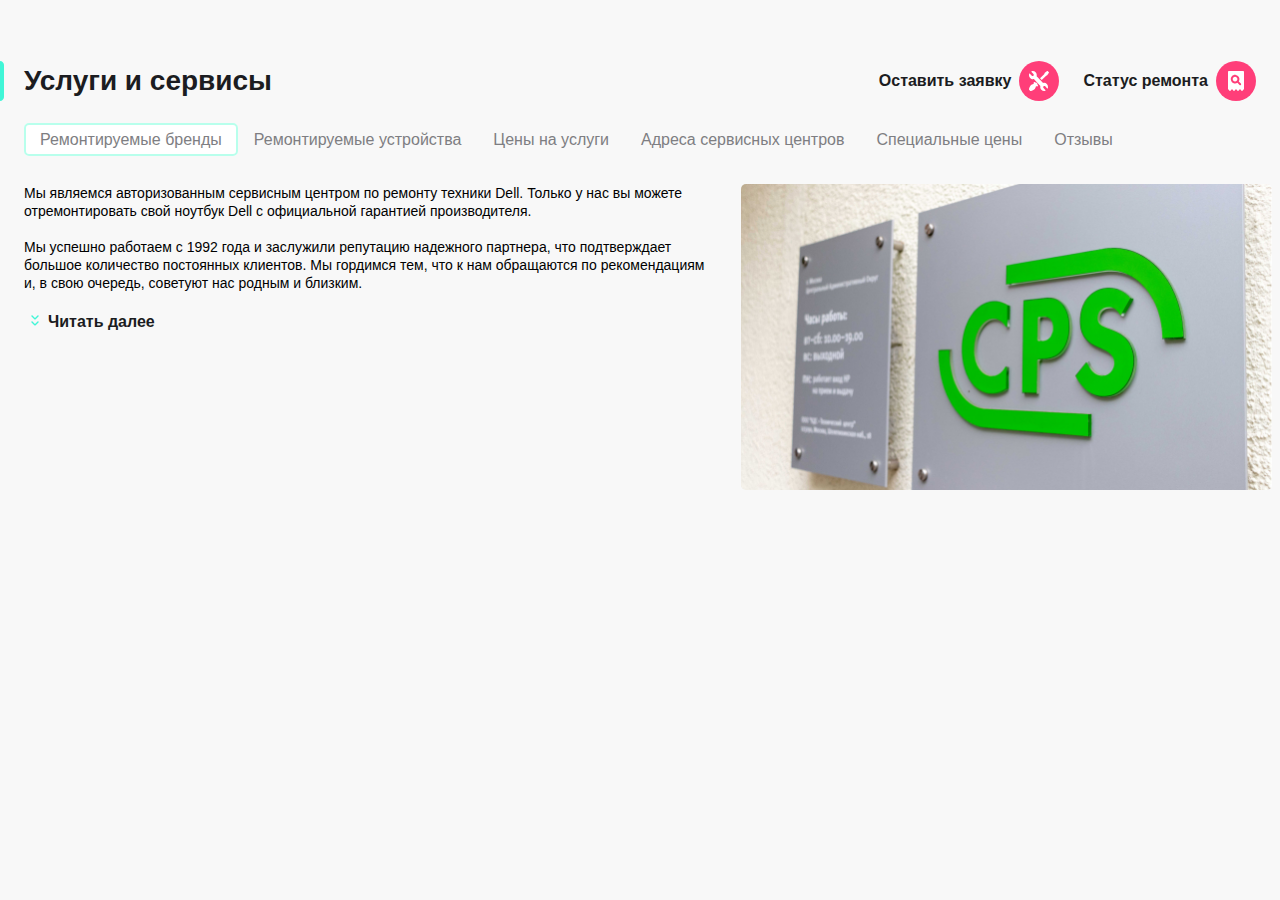
==== index.html @ a403e02e "refactoring 1.3" ====
<!DOCTYPE html>
<html lang="ru">
  <head>
    <meta charset="UTF-8" />
    <meta http-equiv="X-UA-Compatible" content="IE=edge" />
    <meta name="viewport" content="width=device-width, initial-scale=1.0" />
    <link rel="stylesheet" href="css/style.css" />
    <title>Document</title>
  </head>
  <body>
    <div class="page">
      <header class="header page__header">
        <div class="header__left-side">
          <button class="button header__menu-button" type="button">
            <img src="assets/img/btn-burger.svg" alt="Меню" />
          </button>
          <div class="divider"></div>

          <a href="#" class="logo"
            ><img src="assets/img/logo.svg" alt="Логотип"
          /></a>
        </div>

        <div class="header__right-side">
          <ul class="contacts">
            <li>
              <button class="button contacts__call" type="button">
                <img src="assets/img/call.svg" alt="Позвонить" />
              </button>
            </li>
            <li>
              <button class="button contacts__chat" type="button">
                <img src="assets/img/chat.svg" alt="Открыть чат" />
              </button>
            </li>
            <li>
              <button class="button contacts__profile" type="button">
                <img src="assets/img/profile.svg" alt="Открыть профиль" />
              </button>
            </li>
          </ul>

          <ul class="repair">
            <li>
              <button class="button repair__request" type="button">
                <img
                  src="assets/img/btn-repair.svg"
                  alt="Оставить заявку на ремонт"
                />
              </button>
            </li>
            <li>
              <button class="button repair__check-status" type="button">
                <img
                  src="assets/img/btn-checkStatus.svg"
                  alt="Узнать статус ремонта"
                />
              </button>
            </li>
          </ul>
        </div>
      </header>

      <div class="title page__title">
        <h1 class="title__text">Услуги и сервисы</h1>

        <div class="title__menu">
          <button class="title__button button" type="button">
            <span class="title__button-text">Оставить заявку</span>
            <img
              class="title__button-image"
              src="assets/img/btn-repair.svg"
              alt="Оставить заявку на ремонт"
            />
          </button>

          <button class="title__button button" type="button">
            <span class="title__button-text">Статус ремонта</span>
            <img
              class="title__button-image"
              src="assets/img/btn-checkStatus.svg"
              alt="Оставить заявку на ремонт"
            />
          </button>
        </div>
      </div>

      <nav class="navigation">
        <ul class="navigation__list">
          <li class="navigation__list-item">
            <a href="#" class="link navigation__link navigation__link--active"
              >Ремонтируемые бренды</a
            >
          </li>
          <li class="navigation__list-item">
            <a href="#" class="link navigation__link"
              >Ремонтируемые устройства</a
            >
          </li>
          <li class="navigation__list-item">
            <a href="#" class="link navigation__link">Цены на услуги</a>
          </li>
          <li class="navigation__list-item">
            <a href="#" class="link navigation__link"
              >Адреса сервисных центров</a
            >
          </li>
          <li class="navigation__list-item">
            <a href="#" class="link navigation__link">Специальные цены</a>
          </li>
          <li class="navigation__list-item">
            <a href="#" class="link navigation__link">Отзывы</a>
          </li>
        </ul>
      </nav>

      <section class="about-wrapper">
        <article class="about">
          <p class="about__text">
            Мы являемся авторизованным сервисным центром по ремонту техники
            Dell. Только у нас вы можете отремонтировать свой ноутбук Dell с
            официальной гарантией производителя.
            <br />
            <br />
            Мы успешно работаем с 1992 года и заслужили репутацию надежного
            партнера, что подтверждает большое количество постоянных клиентов.
            Мы гордимся тем, что к нам обращаются по рекомендациям и, в свою
            очередь, советуют нас родным и близким.
          </p>
          <a href="#" class="read-more">Читать далее</a>
        </article>

        <img
          class="about__img"
          src="assets/img/cps.jpg"
          alt="Фото входной двери компании"
        />
      </section>
    </div>
  </body>
</html>
---- css/style.css ----
/* //////////   NORMALIZE   //////////*/
@import url("normalize.css");
/* //////////   HEADER   //////////*/
@import url("header.css");
/* //////////   TITLE   //////////*/
@import url("title.css");
/* //////////   NAVIGATION   //////////*/
@import url("navigation.css");
/* //////////   ABOUT   //////////*/
@import url("about.css");
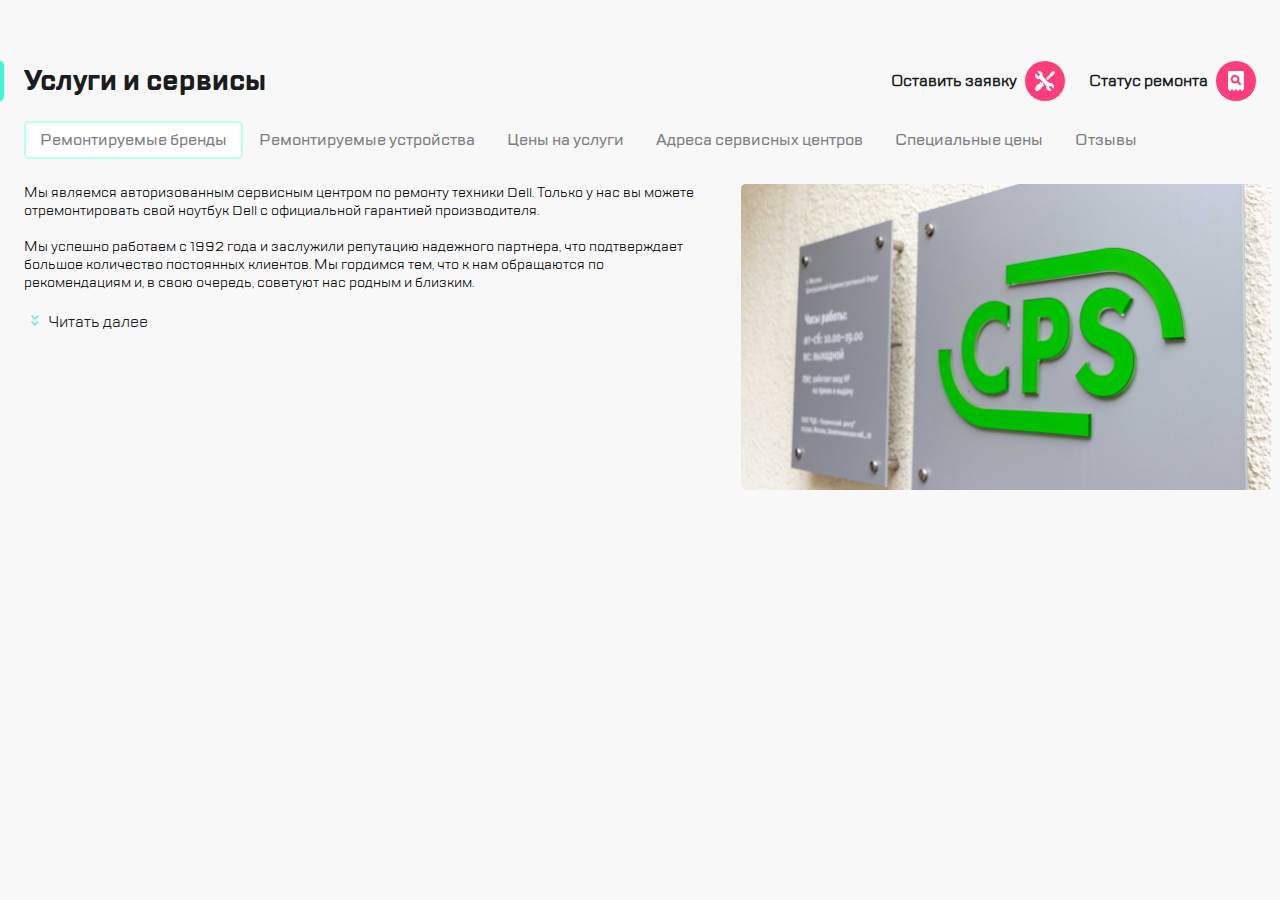
==== commit 7136d96f: "added side-menu" ====
--- a/index.html
+++ b/index.html
@@ -14,7 +14,7 @@
           <button class="button header__menu-button" type="button">
             <img src="assets/img/btn-burger.svg" alt="Меню" />
           </button>
-          <div class="divider"></div>
+          <!-- <div class="divider"></div> -->
 
           <a href="#" class="logo"
             ><img src="assets/img/logo.svg" alt="Логотип"
@@ -22,7 +22,7 @@
         </div>
 
         <div class="header__right-side">
-          <ul class="contacts">
+          <ul class="contact-us">
             <li>
               <button class="button contacts__call" type="button">
                 <img src="assets/img/call.svg" alt="Позвонить" />
--- a/css/style.css
+++ b/css/style.css
@@ -8,3 +8,8 @@
 @import url("navigation.css");
 /* //////////   ABOUT   //////////*/
 @import url("about.css");
+/* //////////   SIDE-MENU   //////////*/
+@import url("side-menu.css");
+@import url("sm-header.css");
+@import url("sm-main.css");
+@import url("sm-footer.css");
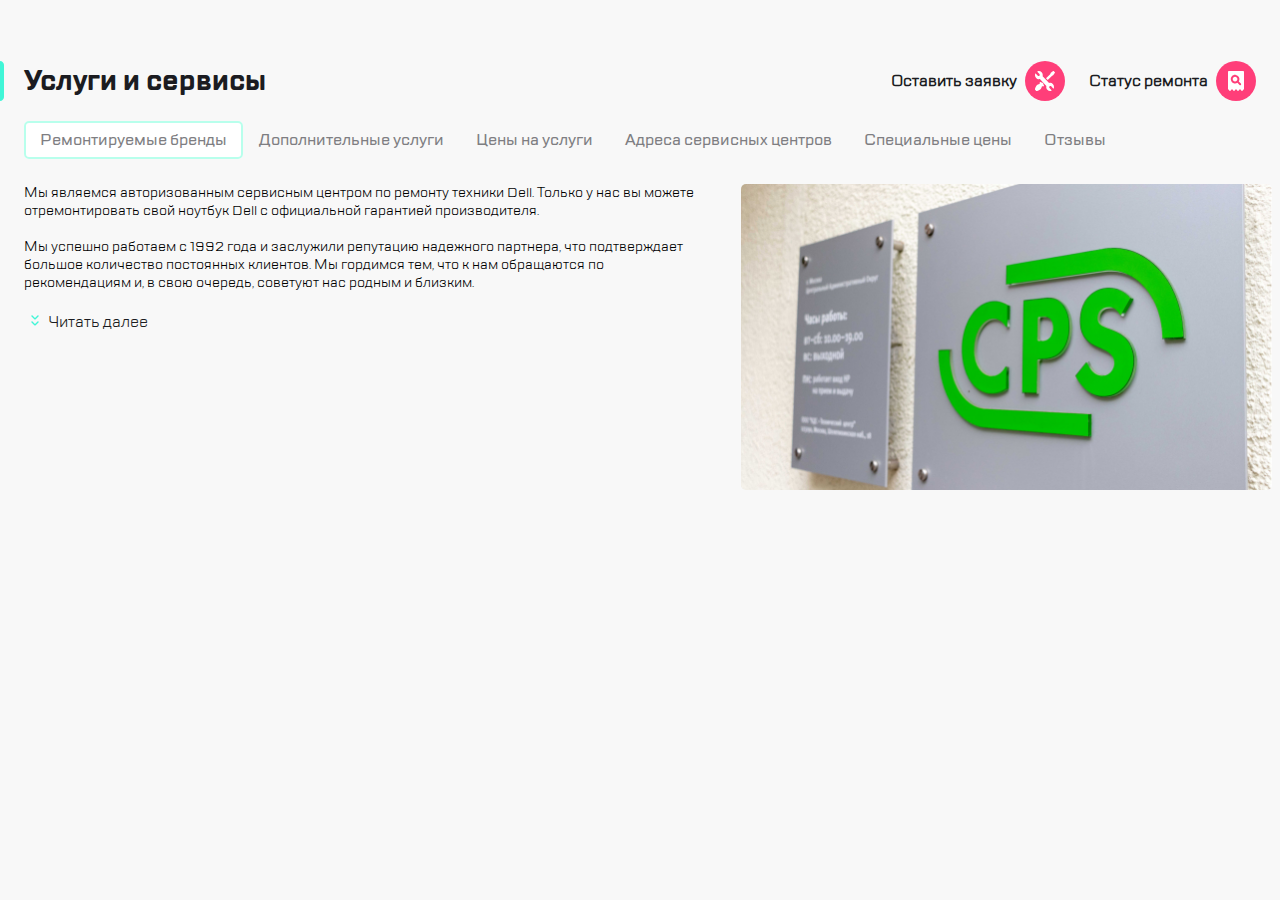
==== commit 3abd26d2: "refactoring 1.4" ====
--- a/index.html
+++ b/index.html
@@ -14,7 +14,6 @@
           <button class="button header__menu-button" type="button">
             <img src="assets/img/btn-burger.svg" alt="Меню" />
           </button>
-          <!-- <div class="divider"></div> -->
 
           <a href="#" class="logo"
             ><img src="assets/img/logo.svg" alt="Логотип"
@@ -22,25 +21,25 @@
         </div>
 
         <div class="header__right-side">
-          <ul class="contact-us">
+          <ul class="contact-us ul-def">
             <li>
-              <button class="button contacts__call" type="button">
+              <button class="button contacts-us__call" type="button">
                 <img src="assets/img/call.svg" alt="Позвонить" />
               </button>
             </li>
             <li>
-              <button class="button contacts__chat" type="button">
+              <button class="button contacts-us__chat" type="button">
                 <img src="assets/img/chat.svg" alt="Открыть чат" />
               </button>
             </li>
             <li>
-              <button class="button contacts__profile" type="button">
+              <button class="button contacts-us__profile" type="button">
                 <img src="assets/img/profile.svg" alt="Открыть профиль" />
               </button>
             </li>
           </ul>
 
-          <ul class="repair">
+          <ul class="repair ul-def">
             <li>
               <button class="button repair__request" type="button">
                 <img
@@ -85,34 +84,32 @@
         </div>
       </div>
 
-      <nav class="navigation">
-        <ul class="navigation__list">
-          <li class="navigation__list-item">
-            <a href="#" class="link navigation__link navigation__link--active"
-              >Ремонтируемые бренды</a
-            >
-          </li>
-          <li class="navigation__list-item">
-            <a href="#" class="link navigation__link"
-              >Ремонтируемые устройства</a
-            >
-          </li>
-          <li class="navigation__list-item">
-            <a href="#" class="link navigation__link">Цены на услуги</a>
-          </li>
-          <li class="navigation__list-item">
-            <a href="#" class="link navigation__link"
-              >Адреса сервисных центров</a
-            >
-          </li>
-          <li class="navigation__list-item">
-            <a href="#" class="link navigation__link">Специальные цены</a>
-          </li>
-          <li class="navigation__list-item">
-            <a href="#" class="link navigation__link">Отзывы</a>
-          </li>
-        </ul>
-      </nav>
+      <!-- <nav class="navigation"> -->
+      <!-- <ul class="navigation__list ul-def"> -->
+      <menu class="navigation ul-def">
+        <li class="navigation__item">
+          <a href="#" class="link navigation__link navigation__link--active"
+            >Ремонтируемые бренды</a
+          >
+        </li>
+        <li class="navigation__item">
+          <a href="#" class="link navigation__link">Дополнительные услуги</a>
+        </li>
+        <li class="navigation__item">
+          <a href="#" class="link navigation__link">Цены на услуги</a>
+        </li>
+        <li class="navigation__item">
+          <a href="#" class="link navigation__link">Адреса сервисных центров</a>
+        </li>
+        <li class="navigation__item">
+          <a href="#" class="link navigation__link">Специальные цены</a>
+        </li>
+        <li class="navigation__item">
+          <a href="#" class="link navigation__link">Отзывы</a>
+        </li>
+      </menu>
+      <!-- </ul> -->
+      <!-- </nav> -->
 
       <section class="about-wrapper">
         <article class="about">
--- a/css/style.css
+++ b/css/style.css
@@ -1,14 +1,9 @@
-/* //////////   NORMALIZE   //////////*/
 @import url("normalize.css");
-/* //////////   HEADER   //////////*/
+@import url("fonts.css");
 @import url("header.css");
-/* //////////   TITLE   //////////*/
 @import url("title.css");
-/* //////////   NAVIGATION   //////////*/
 @import url("navigation.css");
-/* //////////   ABOUT   //////////*/
 @import url("about.css");
-/* //////////   SIDE-MENU   //////////*/
 @import url("side-menu.css");
 @import url("sm-header.css");
 @import url("sm-main.css");
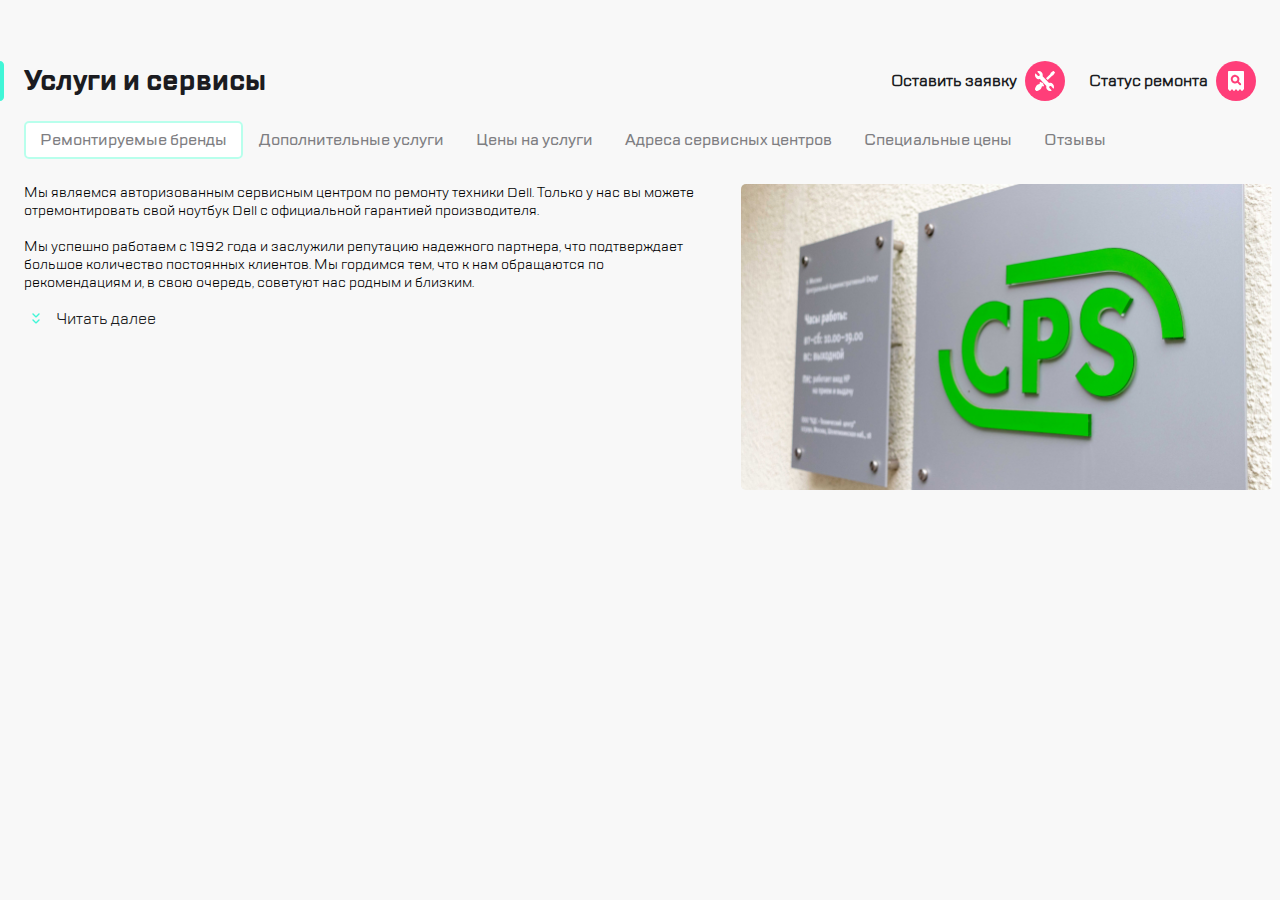
==== commit 14eb14ad: "added slider page" ====
--- a/index.html
+++ b/index.html
@@ -12,11 +12,11 @@
       <header class="header page__header">
         <div class="header__left-side">
           <button class="button header__menu-button" type="button">
-            <img src="assets/img/btn-burger.svg" alt="Меню" />
+            <img src="assets/img/buttons/btn-burger.svg" alt="Меню" />
           </button>
 
           <a href="#" class="logo"
-            ><img src="assets/img/logo.svg" alt="Логотип"
+            ><img src="assets/img/icons/logo.svg" alt="Логотип"
           /></a>
         </div>
 
@@ -24,17 +24,20 @@
           <ul class="contact-us ul-def">
             <li>
               <button class="button contacts-us__call" type="button">
-                <img src="assets/img/call.svg" alt="Позвонить" />
+                <img src="assets/img/buttons/call.svg" alt="Позвонить" />
               </button>
             </li>
             <li>
               <button class="button contacts-us__chat" type="button">
-                <img src="assets/img/chat.svg" alt="Открыть чат" />
+                <img src="assets/img/buttons/chat.svg" alt="Открыть чат" />
               </button>
             </li>
             <li>
               <button class="button contacts-us__profile" type="button">
-                <img src="assets/img/profile.svg" alt="Открыть профиль" />
+                <img
+                  src="assets/img/buttons/profile.svg"
+                  alt="Открыть профиль"
+                />
               </button>
             </li>
           </ul>
@@ -43,7 +46,7 @@
             <li>
               <button class="button repair__request" type="button">
                 <img
-                  src="assets/img/btn-repair.svg"
+                  src="assets/img/buttons/btn-repair.svg"
                   alt="Оставить заявку на ремонт"
                 />
               </button>
@@ -51,7 +54,7 @@
             <li>
               <button class="button repair__check-status" type="button">
                 <img
-                  src="assets/img/btn-checkStatus.svg"
+                  src="assets/img/buttons/btn-checkStatus.svg"
                   alt="Узнать статус ремонта"
                 />
               </button>
@@ -68,7 +71,7 @@
             <span class="title__button-text">Оставить заявку</span>
             <img
               class="title__button-image"
-              src="assets/img/btn-repair.svg"
+              src="assets/img/buttons/btn-repair.svg"
               alt="Оставить заявку на ремонт"
             />
           </button>
@@ -77,7 +80,7 @@
             <span class="title__button-text">Статус ремонта</span>
             <img
               class="title__button-image"
-              src="assets/img/btn-checkStatus.svg"
+              src="assets/img/buttons/btn-checkStatus.svg"
               alt="Оставить заявку на ремонт"
             />
           </button>
@@ -124,7 +127,7 @@
             Мы гордимся тем, что к нам обращаются по рекомендациям и, в свою
             очередь, советуют нас родным и близким.
           </p>
-          <a href="#" class="read-more">Читать далее</a>
+          <a href="#" class="about__read-more show">Читать далее</a>
         </article>
 
         <img
--- a/css/style.css
+++ b/css/style.css
@@ -1,10 +1,15 @@
 @import url("normalize.css");
 @import url("fonts.css");
-@import url("header.css");
-@import url("title.css");
-@import url("navigation.css");
-@import url("about.css");
-@import url("side-menu.css");
-@import url("sm-header.css");
-@import url("sm-main.css");
-@import url("sm-footer.css");
+@import url("show.css");
+@import url("main/header.css");
+@import url("main/title.css");
+@import url("main/navigation.css");
+@import url("main/about.css");
+@import url("side-menu/side-menu.css");
+@import url("side-menu/sm-header.css");
+@import url("side-menu/sm-main.css");
+@import url("side-menu/sm-footer.css");
+@import url("slider/slider.css");
+@import url("slider/slider-header.css");
+@import url("slider/slider-main.css");
+@import url("slider/slider-pagination.css");
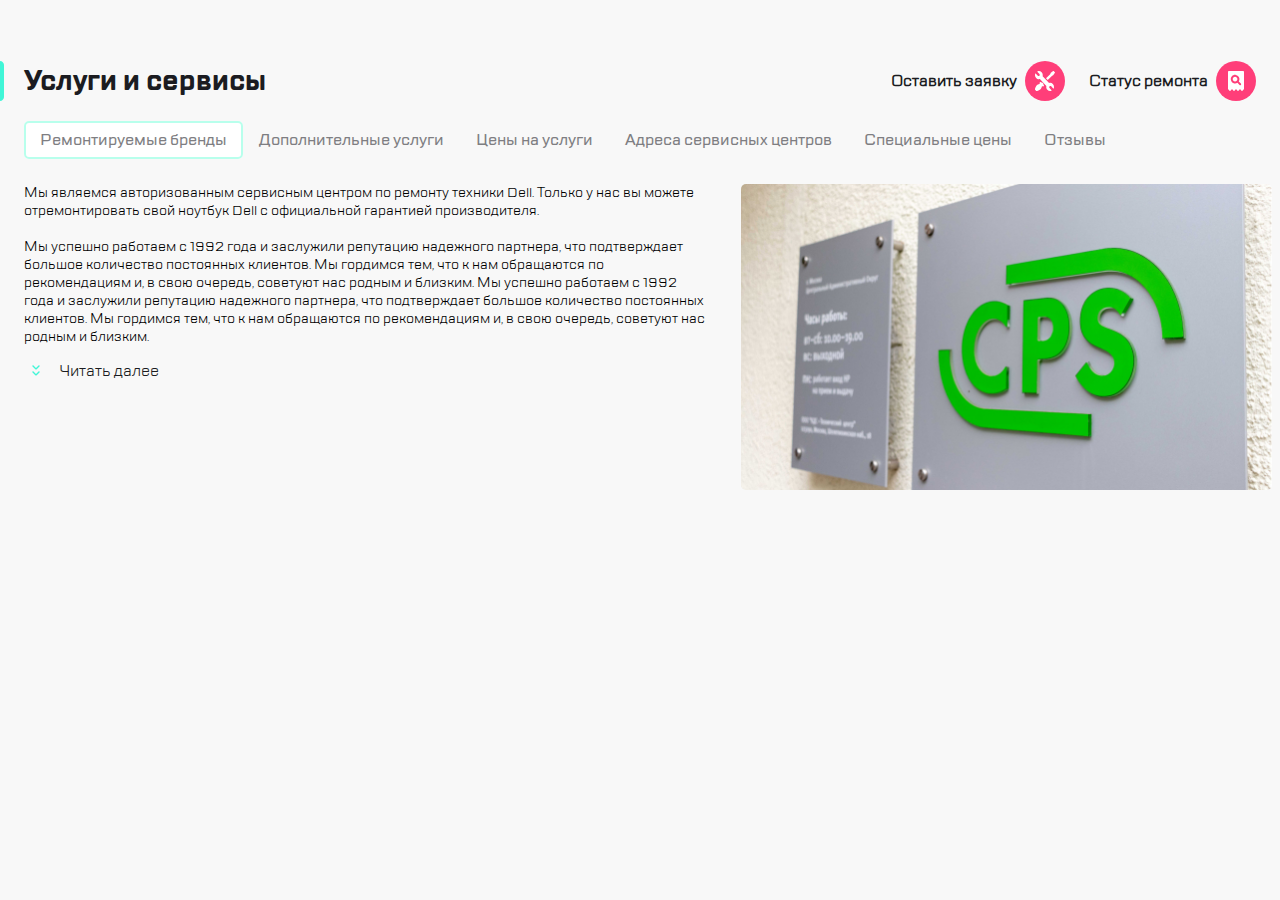
==== commit 1f2a632c: "final refactoring" ====
--- a/index.html
+++ b/index.html
@@ -125,9 +125,15 @@
             Мы успешно работаем с 1992 года и заслужили репутацию надежного
             партнера, что подтверждает большое количество постоянных клиентов.
             Мы гордимся тем, что к нам обращаются по рекомендациям и, в свою
-            очередь, советуют нас родным и близким.
+            очередь, советуют нас родным и близким. Мы успешно работаем с 1992
+            года и заслужили репутацию надежного партнера, что подтверждает
+            большое количество постоянных клиентов. Мы гордимся тем, что к нам
+            обращаются по рекомендациям и, в свою очередь, советуют нас родным и
+            близким.
           </p>
-          <a href="#" class="about__read-more show">Читать далее</a>
+          <button href="#" class="button about__read-more expand">
+            Читать далее
+          </button>
         </article>
 
         <img
@@ -137,5 +143,6 @@
         />
       </section>
     </div>
+    <script src="expand.js"></script>
   </body>
 </html>
--- a/css/style.css
+++ b/css/style.css
@@ -1,6 +1,6 @@
 @import url("normalize.css");
 @import url("fonts.css");
-@import url("show.css");
+@import url("expand.css");
 @import url("main/header.css");
 @import url("main/title.css");
 @import url("main/navigation.css");
@@ -9,7 +9,4 @@
 @import url("side-menu/sm-header.css");
 @import url("side-menu/sm-main.css");
 @import url("side-menu/sm-footer.css");
-@import url("slider/slider.css");
-@import url("slider/slider-header.css");
-@import url("slider/slider-main.css");
-@import url("slider/slider-pagination.css");
+@import url("gallery/gallery.css");
